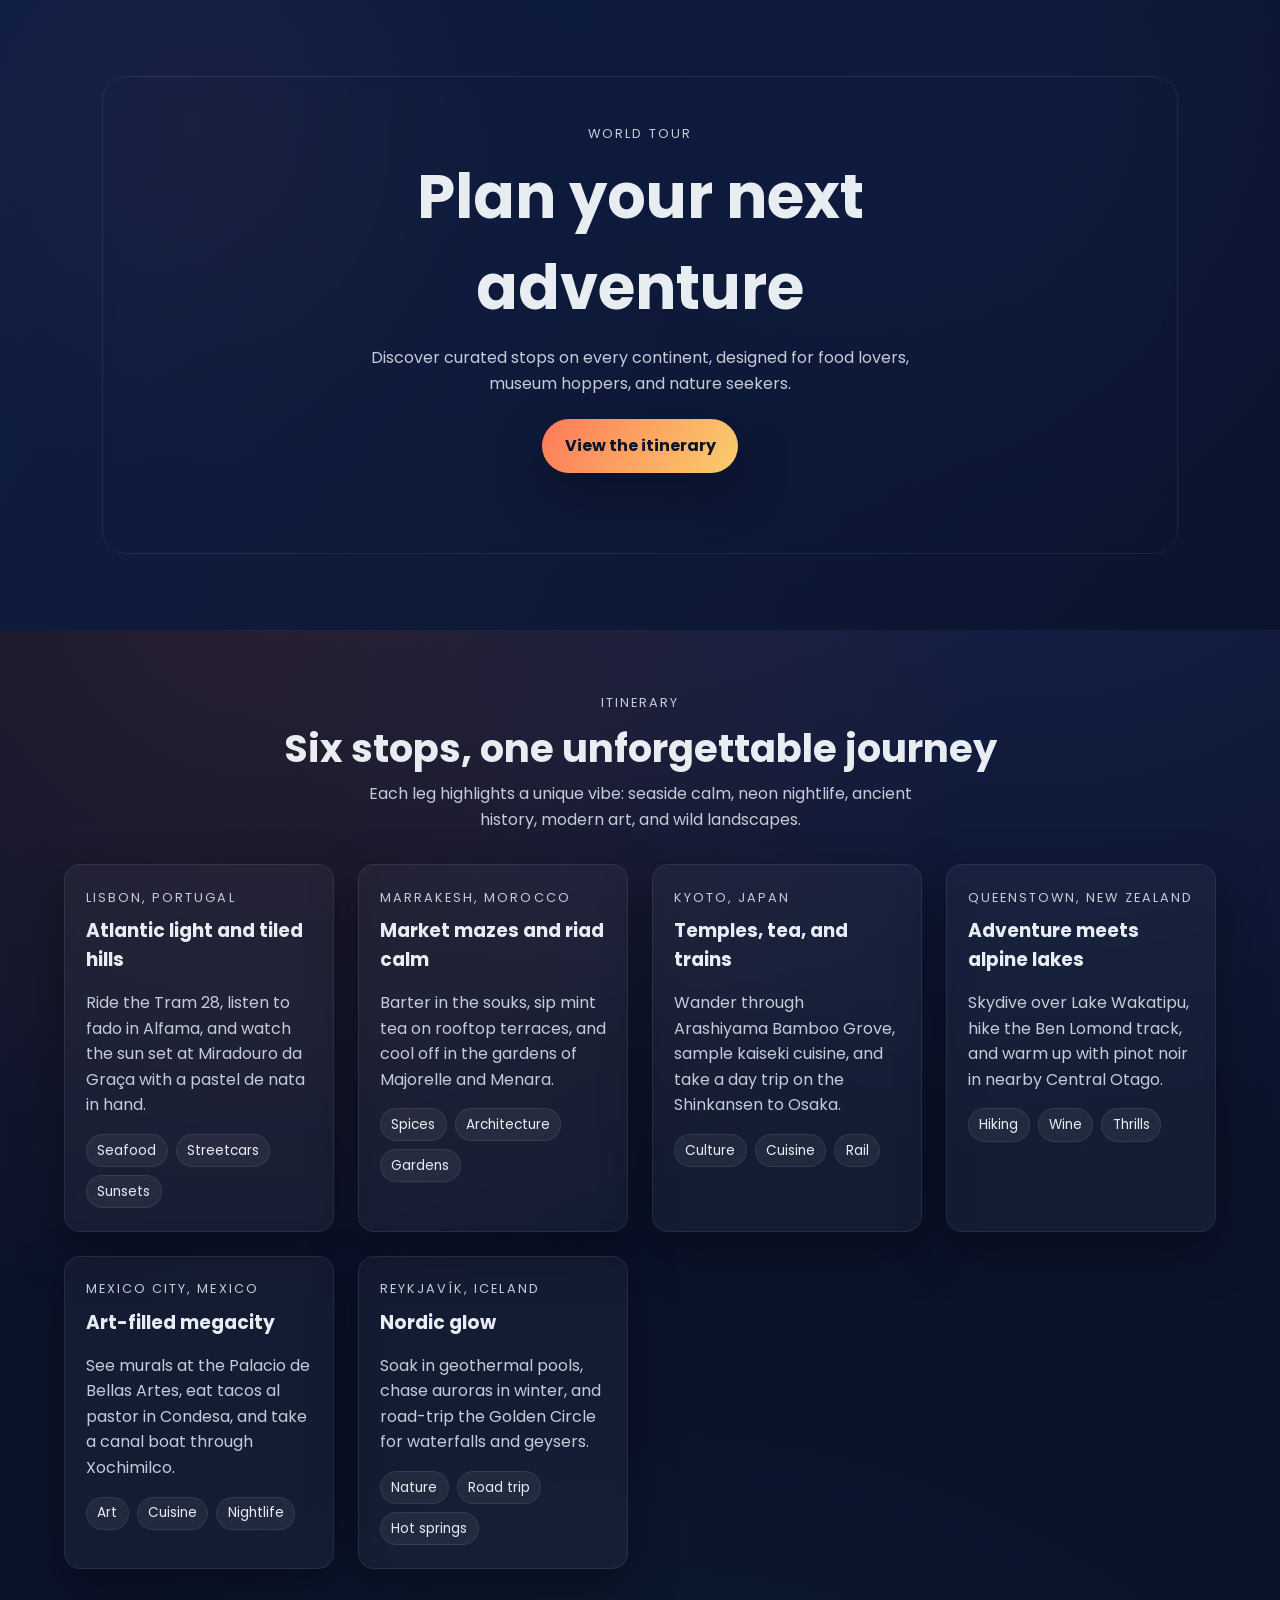
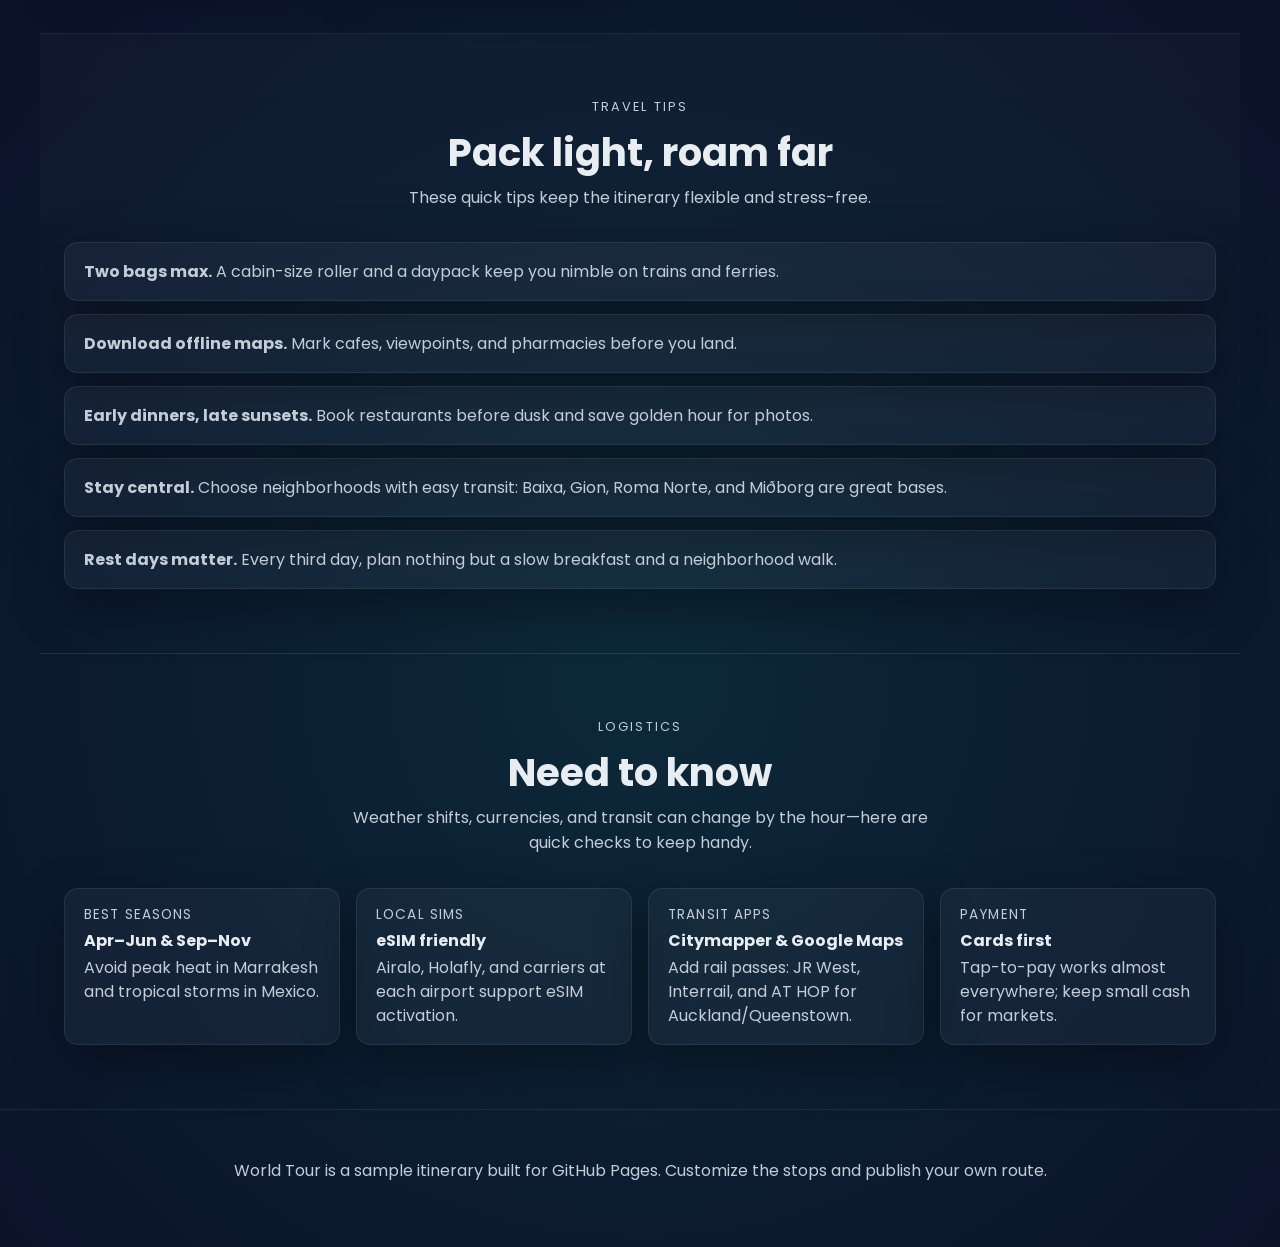
==== site/index.html @ 992d2a36 "Add static site and GitHub Pages workflow" ====
<!DOCTYPE html>
<html lang="en">
<head>
  <meta charset="UTF-8" />
  <meta name="viewport" content="width=device-width, initial-scale=1.0" />
  <title>World Tour</title>
  <link rel="preconnect" href="https://fonts.googleapis.com" />
  <link rel="preconnect" href="https://fonts.gstatic.com" crossorigin />
  <link href="https://fonts.googleapis.com/css2?family=Poppins:wght@300;400;600&display=swap" rel="stylesheet" />
  <link rel="stylesheet" href="styles.css" />
</head>
<body>
  <header class="hero">
    <div class="hero__overlay"></div>
    <div class="hero__content">
      <p class="eyebrow">World Tour</p>
      <h1>Plan your next adventure</h1>
      <p class="lede">Discover curated stops on every continent, designed for food lovers, museum hoppers, and nature seekers.</p>
      <a class="cta" href="#itinerary">View the itinerary</a>
    </div>
  </header>

  <main>
    <section id="itinerary" class="section">
      <div class="section__heading">
        <p class="eyebrow">Itinerary</p>
        <h2>Six stops, one unforgettable journey</h2>
        <p class="lede">Each leg highlights a unique vibe: seaside calm, neon nightlife, ancient history, modern art, and wild landscapes.</p>
      </div>

      <div class="cards">
        <article class="card">
          <p class="eyebrow">Lisbon, Portugal</p>
          <h3>Atlantic light and tiled hills</h3>
          <p>Ride the Tram 28, listen to fado in Alfama, and watch the sun set at Miradouro da Graça with a pastel de nata in hand.</p>
          <div class="tags"><span class="tag">Seafood</span><span class="tag">Streetcars</span><span class="tag">Sunsets</span></div>
        </article>

        <article class="card">
          <p class="eyebrow">Marrakesh, Morocco</p>
          <h3>Market mazes and riad calm</h3>
          <p>Barter in the souks, sip mint tea on rooftop terraces, and cool off in the gardens of Majorelle and Menara.</p>
          <div class="tags"><span class="tag">Spices</span><span class="tag">Architecture</span><span class="tag">Gardens</span></div>
        </article>

        <article class="card">
          <p class="eyebrow">Kyoto, Japan</p>
          <h3>Temples, tea, and trains</h3>
          <p>Wander through Arashiyama Bamboo Grove, sample kaiseki cuisine, and take a day trip on the Shinkansen to Osaka.</p>
          <div class="tags"><span class="tag">Culture</span><span class="tag">Cuisine</span><span class="tag">Rail</span></div>
        </article>

        <article class="card">
          <p class="eyebrow">Queenstown, New Zealand</p>
          <h3>Adventure meets alpine lakes</h3>
          <p>Skydive over Lake Wakatipu, hike the Ben Lomond track, and warm up with pinot noir in nearby Central Otago.</p>
          <div class="tags"><span class="tag">Hiking</span><span class="tag">Wine</span><span class="tag">Thrills</span></div>
        </article>

        <article class="card">
          <p class="eyebrow">Mexico City, Mexico</p>
          <h3>Art-filled megacity</h3>
          <p>See murals at the Palacio de Bellas Artes, eat tacos al pastor in Condesa, and take a canal boat through Xochimilco.</p>
          <div class="tags"><span class="tag">Art</span><span class="tag">Cuisine</span><span class="tag">Nightlife</span></div>
        </article>

        <article class="card">
          <p class="eyebrow">Reykjavík, Iceland</p>
          <h3>Nordic glow</h3>
          <p>Soak in geothermal pools, chase auroras in winter, and road-trip the Golden Circle for waterfalls and geysers.</p>
          <div class="tags"><span class="tag">Nature</span><span class="tag">Road trip</span><span class="tag">Hot springs</span></div>
        </article>
      </div>
    </section>

    <section class="section section--alt">
      <div class="section__heading">
        <p class="eyebrow">Travel tips</p>
        <h2>Pack light, roam far</h2>
        <p class="lede">These quick tips keep the itinerary flexible and stress-free.</p>
      </div>
      <ul class="tips">
        <li><strong>Two bags max.</strong> A cabin-size roller and a daypack keep you nimble on trains and ferries.</li>
        <li><strong>Download offline maps.</strong> Mark cafes, viewpoints, and pharmacies before you land.</li>
        <li><strong>Early dinners, late sunsets.</strong> Book restaurants before dusk and save golden hour for photos.</li>
        <li><strong>Stay central.</strong> Choose neighborhoods with easy transit: Baixa, Gion, Roma Norte, and Miðborg are great bases.</li>
        <li><strong>Rest days matter.</strong> Every third day, plan nothing but a slow breakfast and a neighborhood walk.</li>
      </ul>
    </section>

    <section class="section">
      <div class="section__heading">
        <p class="eyebrow">Logistics</p>
        <h2>Need to know</h2>
        <p class="lede">Weather shifts, currencies, and transit can change by the hour—here are quick checks to keep handy.</p>
      </div>
      <div class="grid">
        <article class="stat">
          <p class="stat__label">Best seasons</p>
          <p class="stat__value">Apr–Jun & Sep–Nov</p>
          <p class="stat__hint">Avoid peak heat in Marrakesh and tropical storms in Mexico.</p>
        </article>
        <article class="stat">
          <p class="stat__label">Local SIMs</p>
          <p class="stat__value">eSIM friendly</p>
          <p class="stat__hint">Airalo, Holafly, and carriers at each airport support eSIM activation.</p>
        </article>
        <article class="stat">
          <p class="stat__label">Transit apps</p>
          <p class="stat__value">Citymapper & Google Maps</p>
          <p class="stat__hint">Add rail passes: JR West, Interrail, and AT HOP for Auckland/Queenstown.</p>
        </article>
        <article class="stat">
          <p class="stat__label">Payment</p>
          <p class="stat__value">Cards first</p>
          <p class="stat__hint">Tap-to-pay works almost everywhere; keep small cash for markets.</p>
        </article>
      </div>
    </section>
  </main>

  <footer class="footer">
    <p>World Tour is a sample itinerary built for GitHub Pages. Customize the stops and publish your own route.</p>
  </footer>
</body>
</html>
---- site/styles.css ----
:root {
  --bg: #0b132b;
  --muted: #1c2541;
  --accent: #ff7a59;
  --text: #e8edf2;
  --muted-text: #c4ccd8;
  --card: rgba(255, 255, 255, 0.04);
  --border: rgba(255, 255, 255, 0.08);
  --shadow: 0 18px 50px rgba(0, 0, 0, 0.35);
}

* {
  box-sizing: border-box;
}

body {
  margin: 0;
  font-family: "Poppins", system-ui, -apple-system, BlinkMacSystemFont, "Segoe UI", sans-serif;
  background: radial-gradient(circle at 20% 20%, rgba(255, 122, 89, 0.12), transparent 30%),
    radial-gradient(circle at 80% 10%, rgba(86, 119, 252, 0.18), transparent 32%),
    radial-gradient(circle at 50% 80%, rgba(19, 141, 117, 0.18), transparent 36%),
    var(--bg);
  color: var(--text);
}

.hero {
  position: relative;
  min-height: 70vh;
  display: grid;
  place-items: center;
  padding: 3rem 1.5rem 5rem;
  overflow: hidden;
}

.hero__overlay {
  position: absolute;
  inset: 0;
  background: linear-gradient(120deg, rgba(12, 30, 71, 0.85), rgba(11, 19, 43, 0.9)),
    radial-gradient(circle at 15% 20%, rgba(255, 122, 89, 0.35), transparent 30%),
    radial-gradient(circle at 80% 20%, rgba(86, 119, 252, 0.35), transparent 35%);
  z-index: 0;
}

.hero::before {
  content: "";
  position: absolute;
  inset: 12% 8%;
  border: 1px solid var(--border);
  border-radius: 24px;
  z-index: 1;
  backdrop-filter: blur(6px);
}

.hero__content {
  position: relative;
  z-index: 2;
  max-width: 720px;
  text-align: center;
}

.eyebrow {
  letter-spacing: 0.16em;
  text-transform: uppercase;
  font-size: 0.8rem;
  color: var(--muted-text);
  margin: 0 0 0.5rem;
}

h1 {
  font-size: clamp(2.6rem, 5vw, 3.8rem);
  margin: 0 0 0.75rem;
}

h2 {
  font-size: clamp(1.9rem, 3.5vw, 2.4rem);
  margin: 0.5rem 0 0.25rem;
}

h3 {
  margin: 0.4rem 0 0.4rem;
}

.lede {
  color: var(--muted-text);
  line-height: 1.6;
  margin: 0 auto 1.4rem;
  max-width: 60ch;
}

.cta {
  display: inline-block;
  background: linear-gradient(120deg, #ff7a59, #f9ce6b);
  color: #0b132b;
  font-weight: 700;
  padding: 0.9rem 1.4rem;
  border-radius: 999px;
  text-decoration: none;
  box-shadow: var(--shadow);
  transition: transform 0.2s ease, box-shadow 0.2s ease;
}

.cta:hover {
  transform: translateY(-2px);
  box-shadow: 0 22px 55px rgba(0, 0, 0, 0.45);
}

.section {
  padding: 4rem 1.5rem;
  max-width: 1200px;
  margin: 0 auto;
}

.section--alt {
  background: linear-gradient(180deg, rgba(255, 255, 255, 0.02), rgba(255, 255, 255, 0));
  border-top: 1px solid var(--border);
  border-bottom: 1px solid var(--border);
}

.section__heading {
  text-align: center;
  margin-bottom: 2rem;
}

.cards {
  display: grid;
  grid-template-columns: repeat(auto-fit, minmax(260px, 1fr));
  gap: 1.5rem;
}

.card {
  background: var(--card);
  border: 1px solid var(--border);
  padding: 1.4rem 1.3rem;
  border-radius: 16px;
  box-shadow: var(--shadow);
  backdrop-filter: blur(5px);
}

.card p {
  color: var(--muted-text);
  line-height: 1.6;
}

.tags {
  display: flex;
  flex-wrap: wrap;
  gap: 0.5rem;
  margin-top: 1rem;
}

.tag {
  background: rgba(255, 255, 255, 0.06);
  color: var(--text);
  border: 1px solid var(--border);
  padding: 0.35rem 0.65rem;
  border-radius: 999px;
  font-size: 0.85rem;
}

.tips {
  list-style: none;
  padding: 0;
  margin: 0;
  display: grid;
  gap: 0.8rem;
  color: var(--muted-text);
}

.tips li {
  background: var(--card);
  border: 1px solid var(--border);
  padding: 1rem 1.2rem;
  border-radius: 14px;
  box-shadow: var(--shadow);
}

.grid {
  display: grid;
  gap: 1rem;
  grid-template-columns: repeat(auto-fit, minmax(240px, 1fr));
}

.stat {
  background: var(--card);
  border: 1px solid var(--border);
  padding: 1rem 1.2rem;
  border-radius: 14px;
  box-shadow: var(--shadow);
}

.stat__label {
  margin: 0;
  text-transform: uppercase;
  letter-spacing: 0.08em;
  color: var(--muted-text);
  font-size: 0.85rem;
}

.stat__value {
  margin: 0.2rem 0 0.2rem;
  font-weight: 700;
}

.stat__hint {
  margin: 0;
  color: var(--muted-text);
  line-height: 1.5;
}

.footer {
  text-align: center;
  padding: 2rem 1rem 3rem;
  color: var(--muted-text);
  border-top: 1px solid var(--border);
}

@media (max-width: 640px) {
  .hero::before {
    inset: 10% 4%;
  }

  .section {
    padding: 3.5rem 1rem;
  }
}
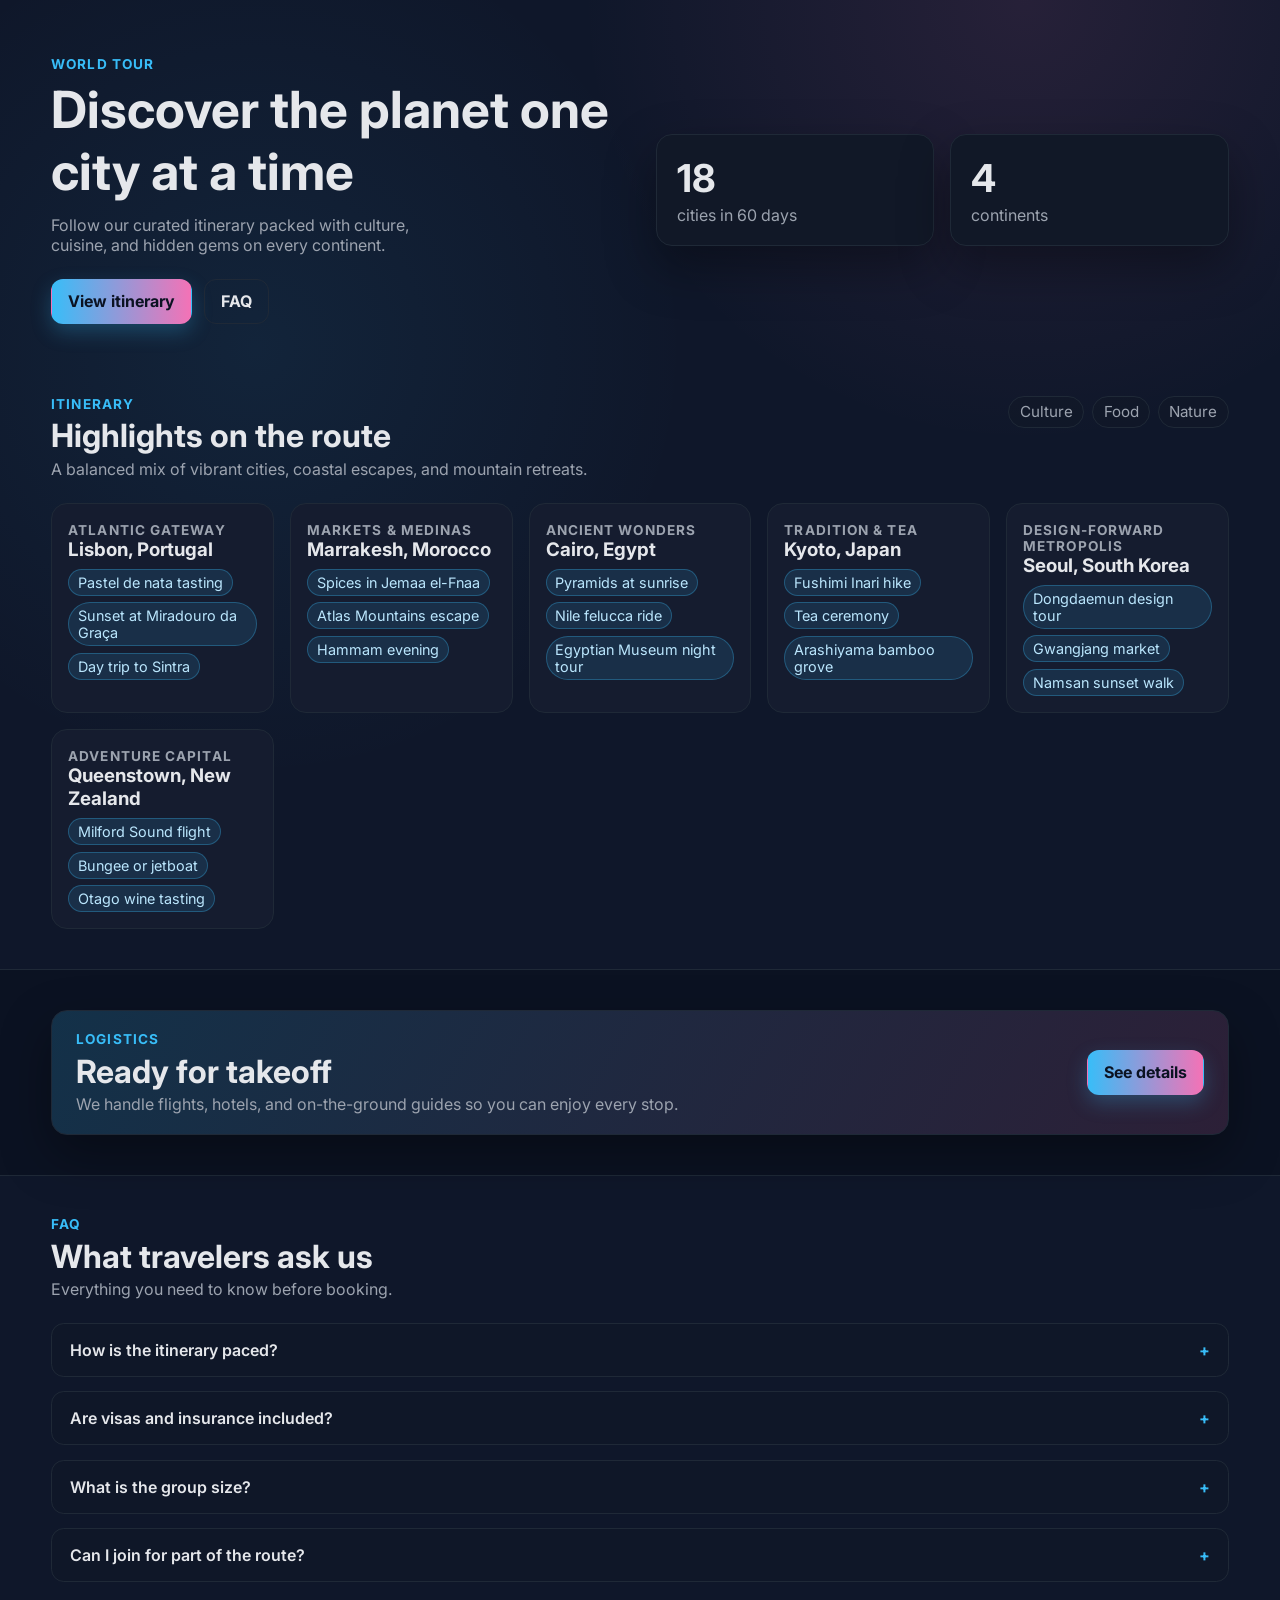
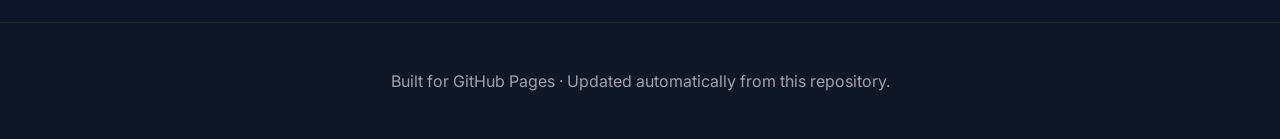
==== commit 72f3fb5f: "Add static site and GitHub Pages deployment" ====
--- a/site/index.html
+++ b/site/index.html
@@ -4,123 +4,78 @@
   <meta charset="UTF-8" />
   <meta name="viewport" content="width=device-width, initial-scale=1.0" />
   <title>World Tour</title>
-  <link rel="preconnect" href="https://fonts.googleapis.com" />
-  <link rel="preconnect" href="https://fonts.gstatic.com" crossorigin />
-  <link href="https://fonts.googleapis.com/css2?family=Poppins:wght@300;400;600&display=swap" rel="stylesheet" />
   <link rel="stylesheet" href="styles.css" />
+  <link rel="preconnect" href="https://fonts.googleapis.com">
+  <link rel="preconnect" href="https://fonts.gstatic.com" crossorigin>
+  <link href="https://fonts.googleapis.com/css2?family=Inter:wght@400;600;700&display=swap" rel="stylesheet">
 </head>
 <body>
   <header class="hero">
-    <div class="hero__overlay"></div>
     <div class="hero__content">
       <p class="eyebrow">World Tour</p>
-      <h1>Plan your next adventure</h1>
-      <p class="lede">Discover curated stops on every continent, designed for food lovers, museum hoppers, and nature seekers.</p>
-      <a class="cta" href="#itinerary">View the itinerary</a>
+      <h1>Discover the planet one city at a time</h1>
+      <p class="lede">Follow our curated itinerary packed with culture, cuisine, and hidden gems on every continent.</p>
+      <div class="hero__actions">
+        <a class="button" href="#itinerary">View itinerary</a>
+        <a class="button button--ghost" href="#faq">FAQ</a>
+      </div>
+    </div>
+    <div class="hero__stat">
+      <div class="stat-card">
+        <p class="stat-card__value">18</p>
+        <p class="stat-card__label">cities in 60 days</p>
+      </div>
+      <div class="stat-card">
+        <p class="stat-card__value">4</p>
+        <p class="stat-card__label">continents</p>
+      </div>
     </div>
   </header>
 
   <main>
     <section id="itinerary" class="section">
-      <div class="section__heading">
-        <p class="eyebrow">Itinerary</p>
-        <h2>Six stops, one unforgettable journey</h2>
-        <p class="lede">Each leg highlights a unique vibe: seaside calm, neon nightlife, ancient history, modern art, and wild landscapes.</p>
+      <div class="section__header">
+        <div>
+          <p class="eyebrow">Itinerary</p>
+          <h2>Highlights on the route</h2>
+          <p class="lede">A balanced mix of vibrant cities, coastal escapes, and mountain retreats.</p>
+        </div>
+        <div class="tags">
+          <span class="tag">Culture</span>
+          <span class="tag">Food</span>
+          <span class="tag">Nature</span>
+        </div>
       </div>
+      <div class="cards" id="city-grid"></div>
+    </section>
 
-      <div class="cards">
-        <article class="card">
-          <p class="eyebrow">Lisbon, Portugal</p>
-          <h3>Atlantic light and tiled hills</h3>
-          <p>Ride the Tram 28, listen to fado in Alfama, and watch the sun set at Miradouro da Graça with a pastel de nata in hand.</p>
-          <div class="tags"><span class="tag">Seafood</span><span class="tag">Streetcars</span><span class="tag">Sunsets</span></div>
-        </article>
-
-        <article class="card">
-          <p class="eyebrow">Marrakesh, Morocco</p>
-          <h3>Market mazes and riad calm</h3>
-          <p>Barter in the souks, sip mint tea on rooftop terraces, and cool off in the gardens of Majorelle and Menara.</p>
-          <div class="tags"><span class="tag">Spices</span><span class="tag">Architecture</span><span class="tag">Gardens</span></div>
-        </article>
-
-        <article class="card">
-          <p class="eyebrow">Kyoto, Japan</p>
-          <h3>Temples, tea, and trains</h3>
-          <p>Wander through Arashiyama Bamboo Grove, sample kaiseki cuisine, and take a day trip on the Shinkansen to Osaka.</p>
-          <div class="tags"><span class="tag">Culture</span><span class="tag">Cuisine</span><span class="tag">Rail</span></div>
-        </article>
-
-        <article class="card">
-          <p class="eyebrow">Queenstown, New Zealand</p>
-          <h3>Adventure meets alpine lakes</h3>
-          <p>Skydive over Lake Wakatipu, hike the Ben Lomond track, and warm up with pinot noir in nearby Central Otago.</p>
-          <div class="tags"><span class="tag">Hiking</span><span class="tag">Wine</span><span class="tag">Thrills</span></div>
-        </article>
-
-        <article class="card">
-          <p class="eyebrow">Mexico City, Mexico</p>
-          <h3>Art-filled megacity</h3>
-          <p>See murals at the Palacio de Bellas Artes, eat tacos al pastor in Condesa, and take a canal boat through Xochimilco.</p>
-          <div class="tags"><span class="tag">Art</span><span class="tag">Cuisine</span><span class="tag">Nightlife</span></div>
-        </article>
-
-        <article class="card">
-          <p class="eyebrow">Reykjavík, Iceland</p>
-          <h3>Nordic glow</h3>
-          <p>Soak in geothermal pools, chase auroras in winter, and road-trip the Golden Circle for waterfalls and geysers.</p>
-          <div class="tags"><span class="tag">Nature</span><span class="tag">Road trip</span><span class="tag">Hot springs</span></div>
-        </article>
+    <section class="section section--muted">
+      <div class="cta">
+        <div>
+          <p class="eyebrow">Logistics</p>
+          <h2>Ready for takeoff</h2>
+          <p class="lede">We handle flights, hotels, and on-the-ground guides so you can enjoy every stop.</p>
+        </div>
+        <a class="button" href="#faq">See details</a>
       </div>
     </section>
 
-    <section class="section section--alt">
-      <div class="section__heading">
-        <p class="eyebrow">Travel tips</p>
-        <h2>Pack light, roam far</h2>
-        <p class="lede">These quick tips keep the itinerary flexible and stress-free.</p>
+    <section id="faq" class="section">
+      <div class="section__header">
+        <div>
+          <p class="eyebrow">FAQ</p>
+          <h2>What travelers ask us</h2>
+          <p class="lede">Everything you need to know before booking.</p>
+        </div>
       </div>
-      <ul class="tips">
-        <li><strong>Two bags max.</strong> A cabin-size roller and a daypack keep you nimble on trains and ferries.</li>
-        <li><strong>Download offline maps.</strong> Mark cafes, viewpoints, and pharmacies before you land.</li>
-        <li><strong>Early dinners, late sunsets.</strong> Book restaurants before dusk and save golden hour for photos.</li>
-        <li><strong>Stay central.</strong> Choose neighborhoods with easy transit: Baixa, Gion, Roma Norte, and Miðborg are great bases.</li>
-        <li><strong>Rest days matter.</strong> Every third day, plan nothing but a slow breakfast and a neighborhood walk.</li>
-      </ul>
-    </section>
-
-    <section class="section">
-      <div class="section__heading">
-        <p class="eyebrow">Logistics</p>
-        <h2>Need to know</h2>
-        <p class="lede">Weather shifts, currencies, and transit can change by the hour—here are quick checks to keep handy.</p>
-      </div>
-      <div class="grid">
-        <article class="stat">
-          <p class="stat__label">Best seasons</p>
-          <p class="stat__value">Apr–Jun & Sep–Nov</p>
-          <p class="stat__hint">Avoid peak heat in Marrakesh and tropical storms in Mexico.</p>
-        </article>
-        <article class="stat">
-          <p class="stat__label">Local SIMs</p>
-          <p class="stat__value">eSIM friendly</p>
-          <p class="stat__hint">Airalo, Holafly, and carriers at each airport support eSIM activation.</p>
-        </article>
-        <article class="stat">
-          <p class="stat__label">Transit apps</p>
-          <p class="stat__value">Citymapper & Google Maps</p>
-          <p class="stat__hint">Add rail passes: JR West, Interrail, and AT HOP for Auckland/Queenstown.</p>
-        </article>
-        <article class="stat">
-          <p class="stat__label">Payment</p>
-          <p class="stat__value">Cards first</p>
-          <p class="stat__hint">Tap-to-pay works almost everywhere; keep small cash for markets.</p>
-        </article>
-      </div>
+      <div class="faq" id="faq-list"></div>
     </section>
   </main>
 
   <footer class="footer">
-    <p>World Tour is a sample itinerary built for GitHub Pages. Customize the stops and publish your own route.</p>
+    <p>Built for GitHub Pages · Updated automatically from this repository.</p>
   </footer>
+
+  <script src="script.js"></script>
 </body>
 </html>
--- a/site/styles.css
+++ b/site/styles.css
@@ -1,12 +1,14 @@
 :root {
-  --bg: #0b132b;
-  --muted: #1c2541;
-  --accent: #ff7a59;
-  --text: #e8edf2;
-  --muted-text: #c4ccd8;
-  --card: rgba(255, 255, 255, 0.04);
-  --border: rgba(255, 255, 255, 0.08);
-  --shadow: 0 18px 50px rgba(0, 0, 0, 0.35);
+  --bg: #0f172a;
+  --panel: #111827;
+  --muted: #0b1222;
+  --text: #e5e7eb;
+  --subtext: #9ca3af;
+  --accent: #38bdf8;
+  --accent-strong: #f472b6;
+  --border: #1f2937;
+  --card: #151c2f;
+  --shadow: 0 20px 50px rgba(0, 0, 0, 0.35);
 }
 
 * {
@@ -15,211 +17,258 @@
 
 body {
   margin: 0;
-  font-family: "Poppins", system-ui, -apple-system, BlinkMacSystemFont, "Segoe UI", sans-serif;
-  background: radial-gradient(circle at 20% 20%, rgba(255, 122, 89, 0.12), transparent 30%),
-    radial-gradient(circle at 80% 10%, rgba(86, 119, 252, 0.18), transparent 32%),
-    radial-gradient(circle at 50% 80%, rgba(19, 141, 117, 0.18), transparent 36%),
+  font-family: 'Inter', system-ui, -apple-system, BlinkMacSystemFont, 'Segoe UI', sans-serif;
+  background: radial-gradient(circle at 20% 20%, rgba(56, 189, 248, 0.08), transparent 25%),
+    radial-gradient(circle at 80% 0%, rgba(244, 114, 182, 0.1), transparent 22%),
     var(--bg);
   color: var(--text);
+  min-height: 100vh;
+}
+
+a {
+  color: inherit;
+  text-decoration: none;
 }
 
 .hero {
-  position: relative;
-  min-height: 70vh;
-  display: grid;
-  place-items: center;
-  padding: 3rem 1.5rem 5rem;
-  overflow: hidden;
-}
-
-.hero__overlay {
-  position: absolute;
-  inset: 0;
-  background: linear-gradient(120deg, rgba(12, 30, 71, 0.85), rgba(11, 19, 43, 0.9)),
-    radial-gradient(circle at 15% 20%, rgba(255, 122, 89, 0.35), transparent 30%),
-    radial-gradient(circle at 80% 20%, rgba(86, 119, 252, 0.35), transparent 35%);
-  z-index: 0;
-}
-
-.hero::before {
-  content: "";
-  position: absolute;
-  inset: 12% 8%;
-  border: 1px solid var(--border);
-  border-radius: 24px;
-  z-index: 1;
-  backdrop-filter: blur(6px);
-}
-
-.hero__content {
-  position: relative;
-  z-index: 2;
-  max-width: 720px;
-  text-align: center;
+  display: grid;
+  grid-template-columns: repeat(auto-fit, minmax(260px, 1fr));
+  gap: 2rem;
+  padding: 3.5rem clamp(1.5rem, 4vw, 4rem) 2rem;
+}
+
+.hero__content h1 {
+  font-size: clamp(2.5rem, 4vw, 3.6rem);
+  margin: 0.4rem 0 0.8rem;
+}
+
+.hero__content .lede {
+  color: var(--subtext);
+  margin: 0 0 1.5rem;
+  max-width: 40ch;
+}
+
+.hero__actions {
+  display: flex;
+  gap: 0.75rem;
+  flex-wrap: wrap;
+}
+
+.hero__stat {
+  display: grid;
+  grid-template-columns: repeat(auto-fit, minmax(150px, 1fr));
+  gap: 1rem;
+  align-self: center;
+}
+
+.stat-card {
+  background: var(--panel);
+  border: 1px solid var(--border);
+  padding: 1.25rem;
+  border-radius: 1rem;
+  box-shadow: var(--shadow);
+}
+
+.stat-card__value {
+  margin: 0;
+  font-size: 2.4rem;
+  font-weight: 700;
+}
+
+.stat-card__label {
+  margin: 0.25rem 0 0;
+  color: var(--subtext);
+}
+
+.section {
+  padding: 2.5rem clamp(1.5rem, 4vw, 4rem);
+}
+
+.section--muted {
+  background: var(--muted);
+  border-block: 1px solid var(--border);
+}
+
+.section__header {
+  display: flex;
+  justify-content: space-between;
+  align-items: flex-start;
+  gap: 1rem;
+  flex-wrap: wrap;
+  margin-bottom: 1.5rem;
+}
+
+h2 {
+  margin: 0.3rem 0 0.2rem;
+  font-size: clamp(1.6rem, 3vw, 2rem);
+}
+
+.lede {
+  color: var(--subtext);
+  margin: 0;
 }
 
 .eyebrow {
-  letter-spacing: 0.16em;
+  letter-spacing: 0.08em;
   text-transform: uppercase;
-  font-size: 0.8rem;
-  color: var(--muted-text);
-  margin: 0 0 0.5rem;
-}
-
-h1 {
-  font-size: clamp(2.6rem, 5vw, 3.8rem);
-  margin: 0 0 0.75rem;
-}
-
-h2 {
-  font-size: clamp(1.9rem, 3.5vw, 2.4rem);
-  margin: 0.5rem 0 0.25rem;
-}
-
-h3 {
-  margin: 0.4rem 0 0.4rem;
-}
-
-.lede {
-  color: var(--muted-text);
-  line-height: 1.6;
-  margin: 0 auto 1.4rem;
-  max-width: 60ch;
-}
-
-.cta {
-  display: inline-block;
-  background: linear-gradient(120deg, #ff7a59, #f9ce6b);
-  color: #0b132b;
-  font-weight: 700;
-  padding: 0.9rem 1.4rem;
+  font-weight: 700;
+  color: var(--accent);
+  font-size: 0.85rem;
+  margin: 0;
+}
+
+.tags {
+  display: flex;
+  gap: 0.5rem;
+  flex-wrap: wrap;
+}
+
+.tag {
+  display: inline-flex;
+  align-items: center;
+  gap: 0.35rem;
+  padding: 0.35rem 0.65rem;
   border-radius: 999px;
-  text-decoration: none;
-  box-shadow: var(--shadow);
-  transition: transform 0.2s ease, box-shadow 0.2s ease;
-}
-
-.cta:hover {
-  transform: translateY(-2px);
-  box-shadow: 0 22px 55px rgba(0, 0, 0, 0.45);
-}
-
-.section {
-  padding: 4rem 1.5rem;
-  max-width: 1200px;
-  margin: 0 auto;
-}
-
-.section--alt {
-  background: linear-gradient(180deg, rgba(255, 255, 255, 0.02), rgba(255, 255, 255, 0));
-  border-top: 1px solid var(--border);
-  border-bottom: 1px solid var(--border);
-}
-
-.section__heading {
-  text-align: center;
-  margin-bottom: 2rem;
+  border: 1px solid var(--border);
+  background: rgba(17, 24, 39, 0.6);
+  color: var(--subtext);
+  font-size: 0.95rem;
 }
 
 .cards {
   display: grid;
-  grid-template-columns: repeat(auto-fit, minmax(260px, 1fr));
-  gap: 1.5rem;
+  grid-template-columns: repeat(auto-fit, minmax(220px, 1fr));
+  gap: 1rem;
 }
 
 .card {
   background: var(--card);
   border: 1px solid var(--border);
-  padding: 1.4rem 1.3rem;
-  border-radius: 16px;
+  padding: 1rem;
+  border-radius: 1rem;
+  transition: transform 0.15s ease, border-color 0.15s ease, box-shadow 0.2s ease;
+  cursor: default;
+}
+
+.card:hover {
+  transform: translateY(-4px);
+  border-color: var(--accent);
   box-shadow: var(--shadow);
-  backdrop-filter: blur(5px);
+}
+
+.card h3 {
+  margin: 0 0 0.25rem;
 }
 
 .card p {
-  color: var(--muted-text);
-  line-height: 1.6;
-}
-
-.tags {
-  display: flex;
-  flex-wrap: wrap;
+  margin: 0.15rem 0 0;
+  color: var(--subtext);
+}
+
+.pill-row {
+  display: flex;
+  gap: 0.4rem;
+  flex-wrap: wrap;
+  margin-top: 0.5rem;
+}
+
+.pill {
+  background: rgba(56, 189, 248, 0.12);
+  color: #bae6fd;
+  padding: 0.25rem 0.55rem;
+  border-radius: 999px;
+  font-size: 0.9rem;
+  border: 1px solid rgba(56, 189, 248, 0.3);
+}
+
+.cta {
+  display: flex;
+  justify-content: space-between;
+  align-items: center;
+  gap: 1rem;
+  flex-wrap: wrap;
+  background: linear-gradient(120deg, rgba(56, 189, 248, 0.18), rgba(244, 114, 182, 0.14));
+  border: 1px solid var(--border);
+  padding: 1.25rem 1.5rem;
+  border-radius: 1rem;
+  box-shadow: var(--shadow);
+}
+
+.faq {
+  display: grid;
+  gap: 0.9rem;
+}
+
+.faq-item {
+  border: 1px solid var(--border);
+  border-radius: 0.8rem;
+  padding: 1rem 1.1rem;
+  background: rgba(17, 24, 39, 0.5);
+}
+
+.faq-item summary {
+  display: flex;
+  justify-content: space-between;
+  align-items: center;
+  cursor: pointer;
+  font-weight: 600;
+  list-style: none;
+}
+
+.faq-item summary::-webkit-details-marker {
+  display: none;
+}
+
+.faq-item summary::after {
+  content: '+';
+  color: var(--accent);
+  font-weight: 700;
+}
+
+.faq-item[open] summary::after {
+  content: '–';
+}
+
+.faq-item p {
+  margin: 0.7rem 0 0;
+  color: var(--subtext);
+}
+
+.button {
+  display: inline-flex;
+  align-items: center;
   gap: 0.5rem;
-  margin-top: 1rem;
-}
-
-.tag {
-  background: rgba(255, 255, 255, 0.06);
+  padding: 0.7rem 1rem;
+  border-radius: 0.75rem;
+  border: 1px solid transparent;
+  color: #0b1222;
+  background: linear-gradient(90deg, #38bdf8, #f472b6);
+  font-weight: 700;
+  transition: transform 0.15s ease, box-shadow 0.2s ease;
+  box-shadow: 0 8px 20px rgba(56, 189, 248, 0.25);
+}
+
+.button:hover {
+  transform: translateY(-1px);
+}
+
+.button--ghost {
   color: var(--text);
-  border: 1px solid var(--border);
-  padding: 0.35rem 0.65rem;
-  border-radius: 999px;
-  font-size: 0.85rem;
-}
-
-.tips {
-  list-style: none;
-  padding: 0;
-  margin: 0;
-  display: grid;
-  gap: 0.8rem;
-  color: var(--muted-text);
-}
-
-.tips li {
-  background: var(--card);
-  border: 1px solid var(--border);
-  padding: 1rem 1.2rem;
-  border-radius: 14px;
-  box-shadow: var(--shadow);
-}
-
-.grid {
-  display: grid;
-  gap: 1rem;
-  grid-template-columns: repeat(auto-fit, minmax(240px, 1fr));
-}
-
-.stat {
-  background: var(--card);
-  border: 1px solid var(--border);
-  padding: 1rem 1.2rem;
-  border-radius: 14px;
-  box-shadow: var(--shadow);
-}
-
-.stat__label {
-  margin: 0;
-  text-transform: uppercase;
-  letter-spacing: 0.08em;
-  color: var(--muted-text);
-  font-size: 0.85rem;
-}
-
-.stat__value {
-  margin: 0.2rem 0 0.2rem;
-  font-weight: 700;
-}
-
-.stat__hint {
-  margin: 0;
-  color: var(--muted-text);
-  line-height: 1.5;
+  background: transparent;
+  border: 1px solid var(--border);
+  box-shadow: none;
 }
 
 .footer {
+  padding: 2rem;
   text-align: center;
-  padding: 2rem 1rem 3rem;
-  color: var(--muted-text);
+  color: var(--subtext);
   border-top: 1px solid var(--border);
-}
-
-@media (max-width: 640px) {
-  .hero::before {
-    inset: 10% 4%;
+  background: rgba(17, 24, 39, 0.8);
+}
+
+@media (max-width: 600px) {
+  .hero__actions {
+    flex-direction: column;
   }
-
-  .section {
-    padding: 3.5rem 1rem;
-  }
-}
+}
